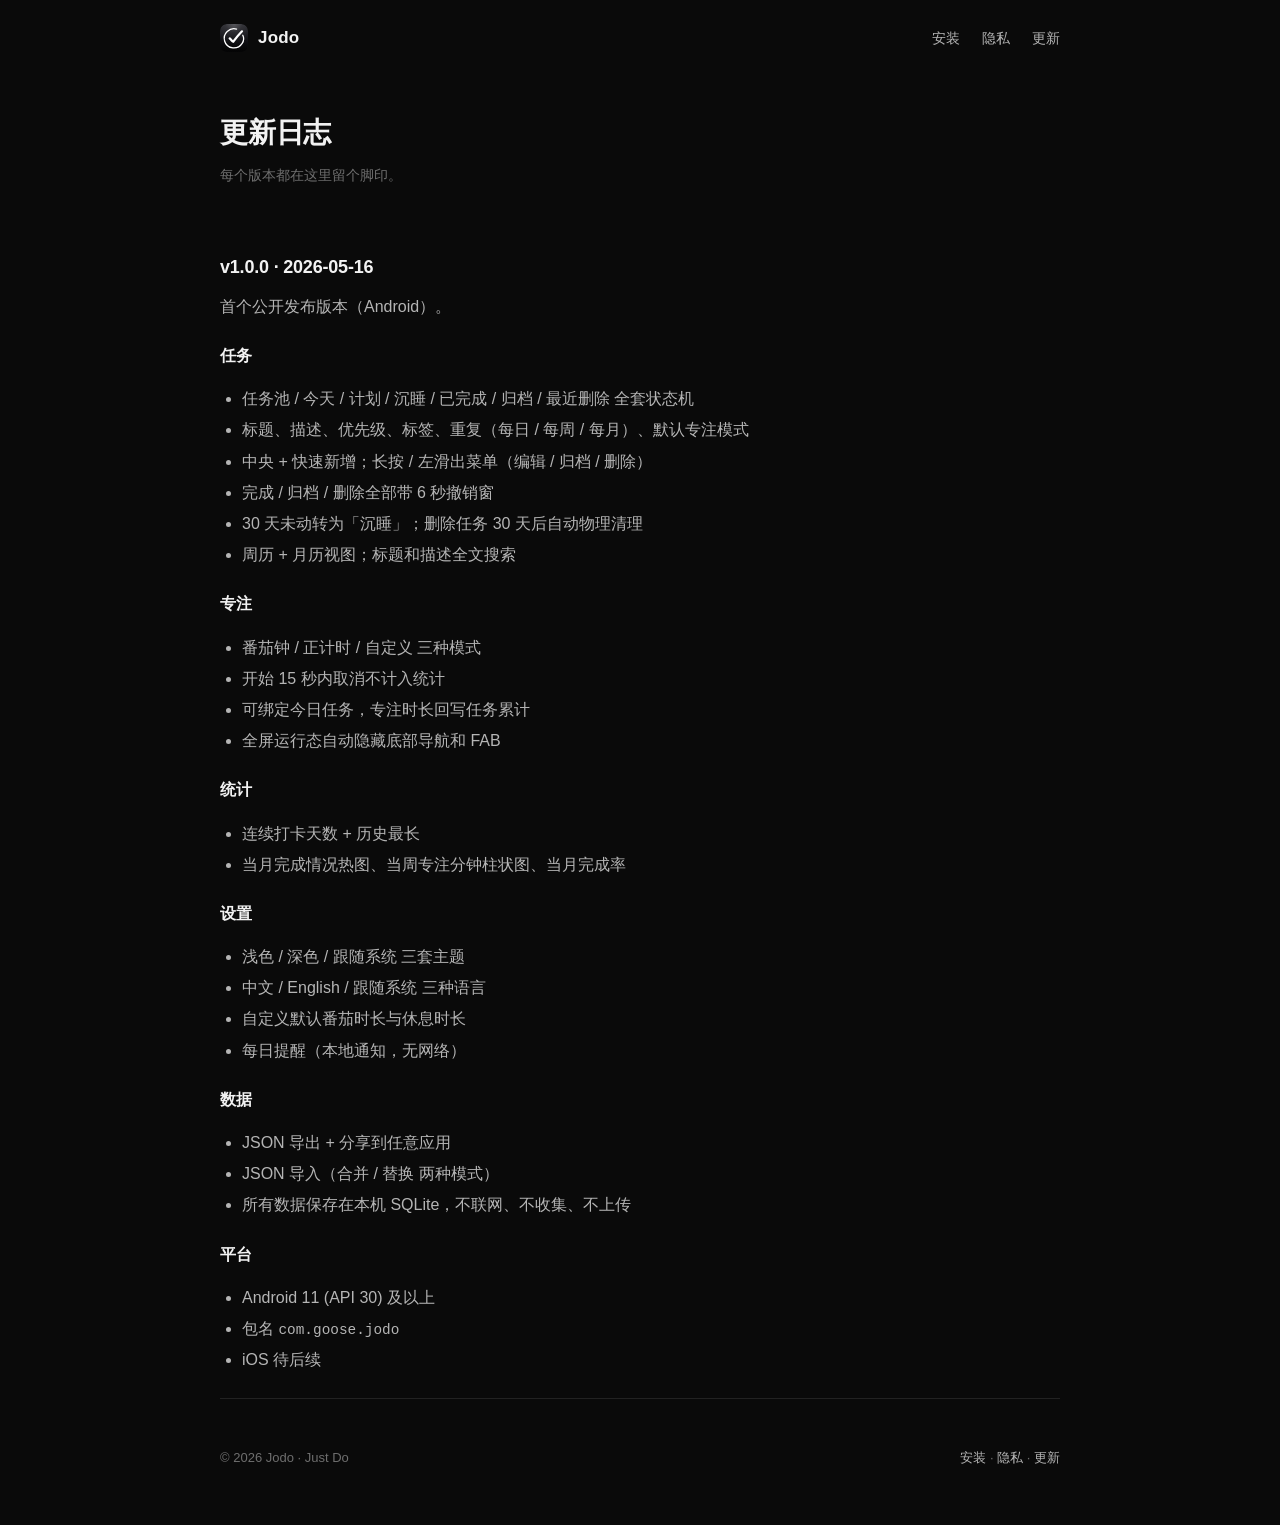
==== changelog.html @ b9754f00 "chore: initial Jodo v1.0.0 landing site Includes index / install / privacy / changelog pages, shared" ====
<!doctype html>
<html lang="zh-CN">
  <head>
    <meta charset="utf-8" />
    <meta name="viewport" content="width=device-width, initial-scale=1, viewport-fit=cover" />
    <title>更新日志 · Jodo</title>
    <meta name="description" content="Jodo 各版本更新内容。" />
    <meta name="theme-color" content="#0A0A0A" />
    <link rel="icon" href="assets/logo.svg" type="image/svg+xml" />
    <link rel="alternate icon" href="assets/logo.png" />
    <link rel="stylesheet" href="assets/styles.css" />
  </head>
  <body>
    <div class="wrap">
      <nav class="nav">
        <a class="nav-brand" href="./index.html">
          <img src="assets/logo.svg" alt="" />
          <span>Jodo</span>
        </a>
        <div class="nav-links">
          <a href="install.html">安装</a>
          <a href="privacy.html">隐私</a>
          <a href="changelog.html">更新</a>
        </div>
      </nav>

      <header class="page-head">
        <h1>更新日志</h1>
        <p class="sub">每个版本都在这里留个脚印。</p>
      </header>

      <article class="prose">
        <h2>v1.0.0 · 2026-05-16</h2>
        <p class="muted">首个公开发布版本（Android）。</p>

        <h3 style="margin-top: 22px;">任务</h3>
        <ul>
          <li>任务池 / 今天 / 计划 / 沉睡 / 已完成 / 归档 / 最近删除 全套状态机</li>
          <li>标题、描述、优先级、标签、重复（每日 / 每周 / 每月）、默认专注模式</li>
          <li>中央 + 快速新增；长按 / 左滑出菜单（编辑 / 归档 / 删除）</li>
          <li>完成 / 归档 / 删除全部带 6 秒撤销窗</li>
          <li>30 天未动转为「沉睡」；删除任务 30 天后自动物理清理</li>
          <li>周历 + 月历视图；标题和描述全文搜索</li>
        </ul>

        <h3 style="margin-top: 22px;">专注</h3>
        <ul>
          <li>番茄钟 / 正计时 / 自定义 三种模式</li>
          <li>开始 15 秒内取消不计入统计</li>
          <li>可绑定今日任务，专注时长回写任务累计</li>
          <li>全屏运行态自动隐藏底部导航和 FAB</li>
        </ul>

        <h3 style="margin-top: 22px;">统计</h3>
        <ul>
          <li>连续打卡天数 + 历史最长</li>
          <li>当月完成情况热图、当周专注分钟柱状图、当月完成率</li>
        </ul>

        <h3 style="margin-top: 22px;">设置</h3>
        <ul>
          <li>浅色 / 深色 / 跟随系统 三套主题</li>
          <li>中文 / English / 跟随系统 三种语言</li>
          <li>自定义默认番茄时长与休息时长</li>
          <li>每日提醒（本地通知，无网络）</li>
        </ul>

        <h3 style="margin-top: 22px;">数据</h3>
        <ul>
          <li>JSON 导出 + 分享到任意应用</li>
          <li>JSON 导入（合并 / 替换 两种模式）</li>
          <li>所有数据保存在本机 SQLite，不联网、不收集、不上传</li>
        </ul>

        <h3 style="margin-top: 22px;">平台</h3>
        <ul>
          <li>Android 11 (API 30) 及以上</li>
          <li>包名 <code>com.goose.jodo</code></li>
          <li>iOS 待后续</li>
        </ul>
      </article>

      <footer>
        <span>© 2026 Jodo · Just Do</span>
        <span>
          <a href="install.html">安装</a> ·
          <a href="privacy.html">隐私</a> ·
          <a href="changelog.html">更新</a>
        </span>
      </footer>
    </div>
  </body>
</html>
---- assets/styles.css ----
/* Jodo 官网样式 —— 黑白极简，与 App 视觉一致。
   不引第三方字体 / CSS 框架；保持单文件可读。 */

:root {
  --bg: #0A0A0A;
  --surface: #141414;
  --surface-2: #1A1A1A;
  --border: #222222;
  --text: #F2F2F2;
  --text-soft: #B5B5B5;
  --text-mute: #6E6E6E;
  --accent: #FFFFFF;
  --ok: #4ADE80;
  --warn: #FBBF24;
  --radius: 16px;
  --radius-sm: 10px;
  --pad: 20px;
  --maxw: 880px;
  --mono: "SFMono-Regular", "Menlo", "Consolas", "Liberation Mono", monospace;
  --sans: -apple-system, BlinkMacSystemFont, "Segoe UI", "PingFang SC",
    "Hiragino Sans GB", "Microsoft YaHei", "Noto Sans CJK SC", sans-serif;
}

* {
  box-sizing: border-box;
}

html,
body {
  margin: 0;
  padding: 0;
}

body {
  background: var(--bg);
  color: var(--text);
  font-family: var(--sans);
  font-size: 16px;
  line-height: 1.7;
  -webkit-font-smoothing: antialiased;
  text-rendering: optimizeLegibility;
}

a {
  color: var(--text);
  text-decoration: none;
  border-bottom: 1px solid var(--text-mute);
  transition: border-color 160ms ease, color 160ms ease;
}

a:hover {
  color: var(--accent);
  border-bottom-color: var(--accent);
}

code,
pre,
kbd,
samp {
  font-family: var(--mono);
  font-size: 0.9em;
}

pre {
  background: var(--surface);
  border: 1px solid var(--border);
  border-radius: var(--radius-sm);
  padding: 14px 16px;
  overflow-x: auto;
  line-height: 1.55;
}

hr {
  border: 0;
  border-top: 1px solid var(--border);
  margin: 48px 0;
}

/* ---------- Layout ---------- */
.wrap {
  max-width: var(--maxw);
  margin: 0 auto;
  padding: 0 var(--pad);
}

.nav {
  padding: 24px 0;
  display: flex;
  align-items: center;
  justify-content: space-between;
  gap: 24px;
}

.nav-brand {
  display: flex;
  align-items: center;
  gap: 10px;
  border: 0;
  font-weight: 700;
  font-size: 17px;
  letter-spacing: 0.2px;
}

.nav-brand img {
  width: 28px;
  height: 28px;
  border-radius: 7px;
}

.nav-links {
  display: flex;
  gap: 22px;
  font-size: 14px;
}

.nav-links a {
  border-bottom: 0;
  color: var(--text-soft);
}

.nav-links a:hover {
  color: var(--accent);
}

/* ---------- Hero ---------- */
.hero {
  padding: 56px 0 24px;
  text-align: center;
}

.hero-logo {
  width: 96px;
  height: 96px;
  border-radius: 22px;
  margin: 0 auto 28px;
  display: block;
}

.hero h1 {
  font-size: 40px;
  line-height: 1.15;
  margin: 0 0 14px;
  letter-spacing: -0.5px;
  font-weight: 800;
}

.hero .tagline {
  color: var(--text-soft);
  font-size: 17px;
  margin: 0 auto 28px;
  max-width: 540px;
}

.hero-actions {
  display: inline-flex;
  flex-direction: column;
  align-items: center;
  gap: 10px;
  margin-top: 6px;
}

.btn {
  display: inline-block;
  padding: 14px 28px;
  background: var(--accent);
  color: #000;
  border-radius: 999px;
  border: 0;
  font-weight: 700;
  font-size: 15px;
  letter-spacing: 0.2px;
  cursor: pointer;
  transition: transform 160ms ease, opacity 160ms ease;
}

.btn:hover {
  transform: translateY(-1px);
  border-bottom: 0;
}

.btn-ghost {
  background: transparent;
  color: var(--text);
  border: 1px solid var(--border);
}

.btn-meta {
  color: var(--text-mute);
  font-size: 12px;
}

/* ---------- Sections ---------- */
section {
  padding: 32px 0;
}

h2 {
  font-size: 22px;
  margin: 0 0 20px;
  letter-spacing: -0.2px;
  font-weight: 700;
}

h3 {
  font-size: 16px;
  margin: 0 0 8px;
  font-weight: 700;
}

p {
  margin: 0 0 12px;
}

p.muted,
.muted {
  color: var(--text-soft);
}

/* ---------- Feature grid ---------- */
.features {
  display: grid;
  grid-template-columns: repeat(2, 1fr);
  gap: 14px;
}

.feature {
  padding: 22px;
  background: var(--surface);
  border: 1px solid var(--border);
  border-radius: var(--radius);
}

.feature h3 {
  margin: 0 0 6px;
  font-size: 15px;
}

.feature p {
  margin: 0;
  color: var(--text-soft);
  font-size: 14px;
  line-height: 1.65;
}

@media (max-width: 600px) {
  .features {
    grid-template-columns: 1fr;
  }
}

/* ---------- Screenshot strip ---------- */
.shots {
  display: grid;
  grid-template-columns: repeat(4, 1fr);
  gap: 12px;
}

.shot {
  aspect-ratio: 9 / 19.5;
  background: var(--surface);
  border: 1px solid var(--border);
  border-radius: 22px;
  overflow: hidden;
  position: relative;
}

.shot img {
  width: 100%;
  height: 100%;
  object-fit: cover;
  display: block;
}

.shot-placeholder {
  width: 100%;
  height: 100%;
  display: flex;
  align-items: center;
  justify-content: center;
  color: var(--text-mute);
  font-size: 12px;
  letter-spacing: 0.5px;
}

@media (max-width: 720px) {
  .shots {
    grid-template-columns: repeat(2, 1fr);
  }
}

/* ---------- Download card ---------- */
.dl-card {
  background: var(--surface);
  border: 1px solid var(--border);
  border-radius: var(--radius);
  padding: 24px;
}

.dl-card-row {
  display: flex;
  justify-content: space-between;
  gap: 16px;
  padding: 10px 0;
  border-bottom: 1px solid var(--border);
  font-size: 14px;
}

.dl-card-row:last-child {
  border-bottom: 0;
}

.dl-card-row .k {
  color: var(--text-mute);
  flex-shrink: 0;
}

.dl-card-row .v {
  color: var(--text);
  text-align: right;
  word-break: break-all;
  font-family: var(--mono);
}

.dl-card-row .v.plain {
  font-family: var(--sans);
}

.notice {
  background: var(--surface-2);
  border: 1px solid var(--border);
  border-radius: var(--radius-sm);
  padding: 14px 16px;
  font-size: 14px;
  color: var(--text-soft);
  line-height: 1.65;
}

/* ---------- Lists / step blocks ---------- */
ol.steps {
  padding-left: 0;
  list-style: none;
  counter-reset: step;
  margin: 0;
}

ol.steps > li {
  counter-increment: step;
  position: relative;
  padding: 14px 18px 14px 56px;
  background: var(--surface);
  border: 1px solid var(--border);
  border-radius: var(--radius-sm);
  margin-bottom: 10px;
}

ol.steps > li::before {
  content: counter(step);
  position: absolute;
  left: 18px;
  top: 14px;
  width: 26px;
  height: 26px;
  border-radius: 50%;
  border: 1px solid var(--border);
  display: inline-flex;
  align-items: center;
  justify-content: center;
  font-family: var(--mono);
  font-size: 13px;
  color: var(--text-soft);
}

ul.dots {
  padding-left: 0;
  list-style: none;
}

ul.dots > li {
  position: relative;
  padding: 4px 0 4px 18px;
  color: var(--text-soft);
}

ul.dots > li::before {
  content: "";
  position: absolute;
  left: 4px;
  top: 14px;
  width: 4px;
  height: 4px;
  background: var(--text-mute);
  border-radius: 50%;
}

/* ---------- Tables ---------- */
table.def {
  width: 100%;
  border-collapse: collapse;
  font-size: 14px;
}

table.def th,
table.def td {
  text-align: left;
  padding: 12px 14px;
  border-bottom: 1px solid var(--border);
  vertical-align: top;
}

table.def th {
  color: var(--text-mute);
  font-weight: 500;
  width: 28%;
}

/* ---------- Footer ---------- */
footer {
  padding: 48px 0 56px;
  margin-top: 24px;
  border-top: 1px solid var(--border);
  color: var(--text-mute);
  font-size: 13px;
  display: flex;
  flex-wrap: wrap;
  gap: 12px 24px;
  justify-content: space-between;
}

footer a {
  border-bottom: 0;
  color: var(--text-soft);
}

/* ---------- Page titles for subpages ---------- */
.page-head {
  padding: 32px 0 16px;
}

.page-head h1 {
  font-size: 28px;
  margin: 0 0 8px;
  letter-spacing: -0.2px;
}

.page-head .sub {
  color: var(--text-mute);
  font-size: 14px;
}

/* Article-like prose for legal pages */
.prose h2 {
  font-size: 18px;
  margin-top: 36px;
  margin-bottom: 10px;
}

.prose p {
  color: var(--text-soft);
  margin: 0 0 10px;
}

.prose ul {
  padding-left: 22px;
  color: var(--text-soft);
}

.prose ul li {
  margin-bottom: 4px;
}

.prose strong,
.prose b {
  color: var(--text);
}
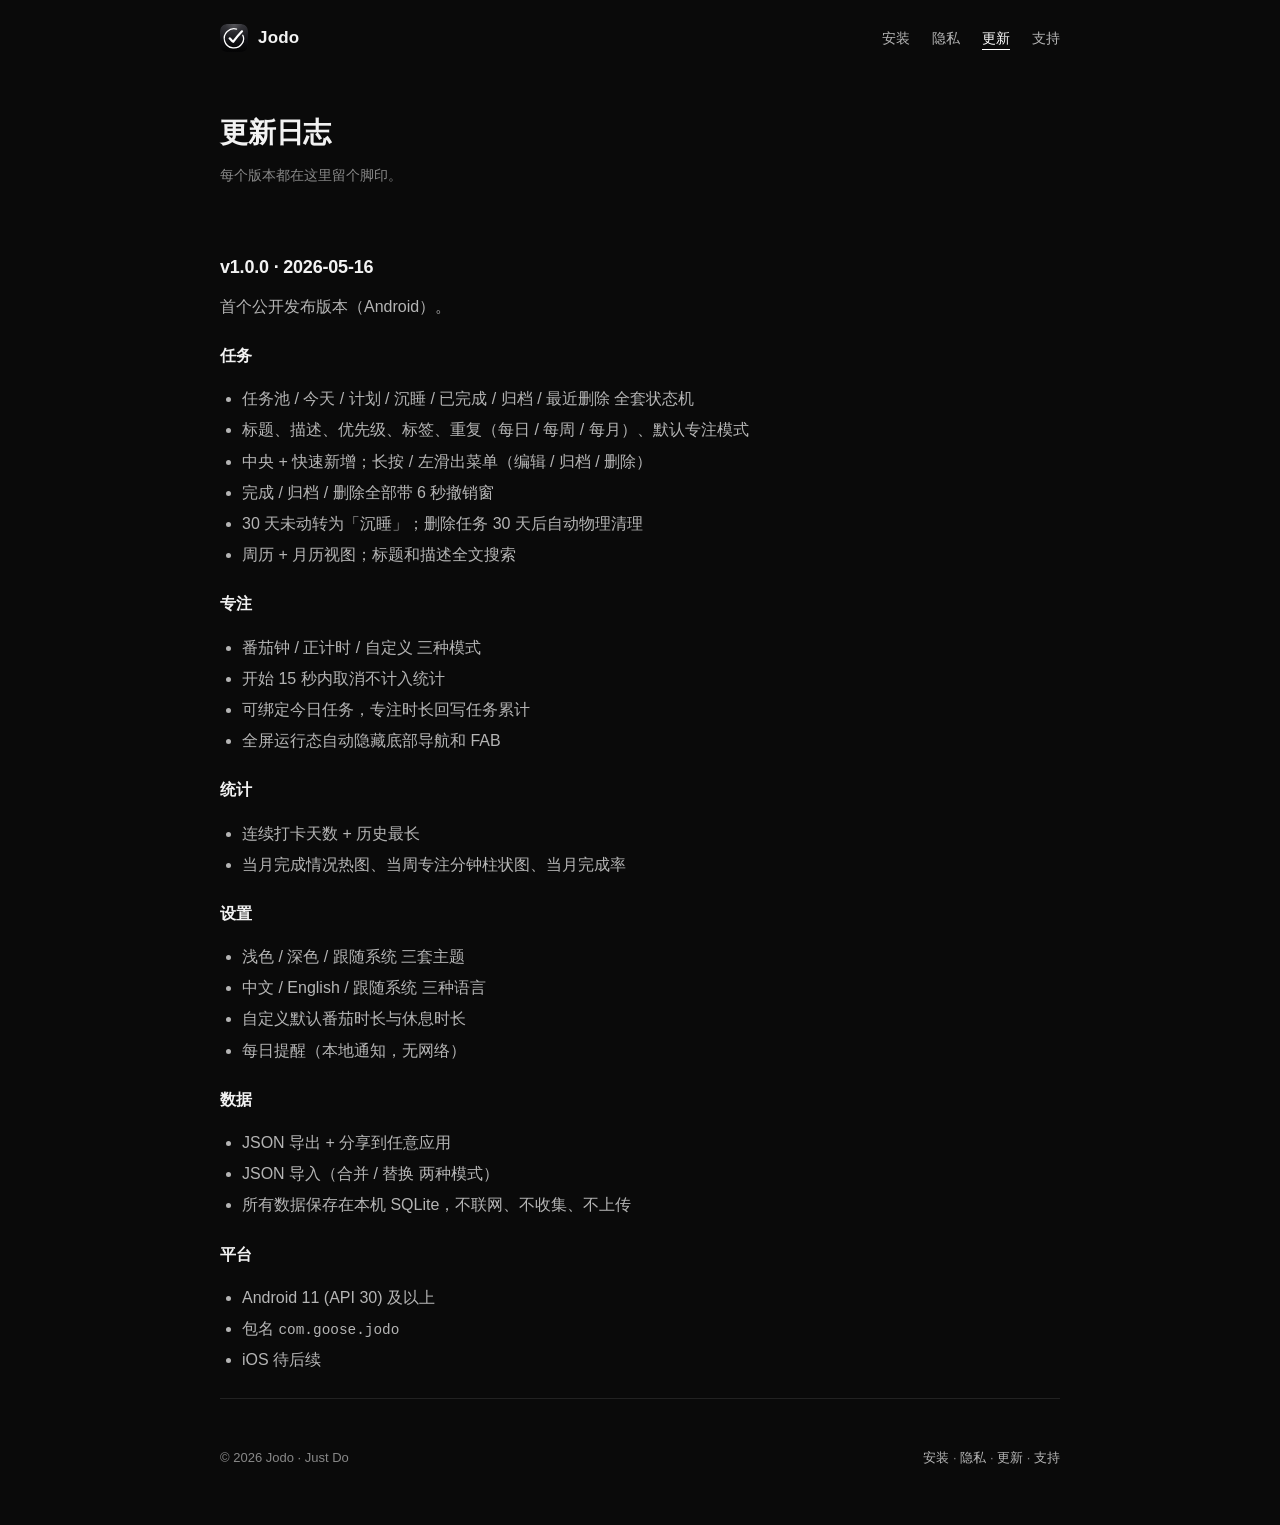
==== commit 4cb04622: "release: v1.0.0 first public release - 加入 support.html 打赏页 (微信 + 支付宝 QR + 承诺文案) - 加入 release/Jodo-v1" ====
--- a/changelog.html
+++ b/changelog.html
@@ -20,10 +20,12 @@
         <div class="nav-links">
           <a href="install.html">安装</a>
           <a href="privacy.html">隐私</a>
-          <a href="changelog.html">更新</a>
+          <a href="changelog.html" aria-current="page">更新</a>
+          <a href="support.html">支持</a>
         </div>
       </nav>
 
+      <main>
       <header class="page-head">
         <h1>更新日志</h1>
         <p class="sub">每个版本都在这里留个脚印。</p>
@@ -80,12 +82,15 @@
         </ul>
       </article>
 
+      </main>
+
       <footer>
         <span>© 2026 Jodo · Just Do</span>
         <span>
           <a href="install.html">安装</a> ·
           <a href="privacy.html">隐私</a> ·
-          <a href="changelog.html">更新</a>
+          <a href="changelog.html">更新</a> ·
+          <a href="support.html">支持</a>
         </span>
       </footer>
     </div>
--- a/assets/styles.css
+++ b/assets/styles.css
@@ -8,7 +8,7 @@
   --border: #222222;
   --text: #F2F2F2;
   --text-soft: #B5B5B5;
-  --text-mute: #6E6E6E;
+  --text-mute: #888888;
   --accent: #FFFFFF;
   --ok: #4ADE80;
   --warn: #FBBF24;
@@ -31,6 +31,40 @@
   padding: 0;
 }
 
+/* ---------- Motion & focus (a11y) ---------- */
+
+/* 锚点跳转 / scroll-into-view 走平滑过渡。Reduce Motion 下退化为瞬变。 */
+html {
+  scroll-behavior: smooth;
+}
+
+@media (prefers-reduced-motion: reduce) {
+  html {
+    scroll-behavior: auto;
+  }
+  *,
+  *::before,
+  *::after {
+    animation-duration: 0.01ms !important;
+    transition-duration: 0.01ms !important;
+  }
+  .btn:hover {
+    transform: none !important;
+  }
+}
+
+/* 键盘 Tab 焦点环：只在键盘聚焦时显示（鼠标点击不会触发 :focus-visible）。
+   黑色背景下用纯白环 + 2px offset，对比清晰且不挤元素。 */
+:focus-visible {
+  outline: 2px solid var(--accent);
+  outline-offset: 2px;
+  border-radius: 4px;
+}
+
+.btn:focus-visible {
+  outline-offset: 3px;
+}
+
 body {
   background: var(--bg);
   color: var(--text);
@@ -116,10 +150,21 @@
 .nav-links a {
   border-bottom: 0;
   color: var(--text-soft);
+  /* 用 underline 而不是 border-bottom 标记 active：避免选中态切换时
+     1px 边框带来的纵向位移；text-underline-offset 让下划线离基线远一些。 */
+  text-decoration: underline solid transparent;
+  text-underline-offset: 6px;
+  text-decoration-thickness: 1px;
+  transition: color 160ms ease, text-decoration-color 160ms ease;
 }
 
 .nav-links a:hover {
   color: var(--accent);
+}
+
+.nav-links a[aria-current="page"] {
+  color: var(--accent);
+  text-decoration-color: var(--accent);
 }
 
 /* ---------- Hero ---------- */
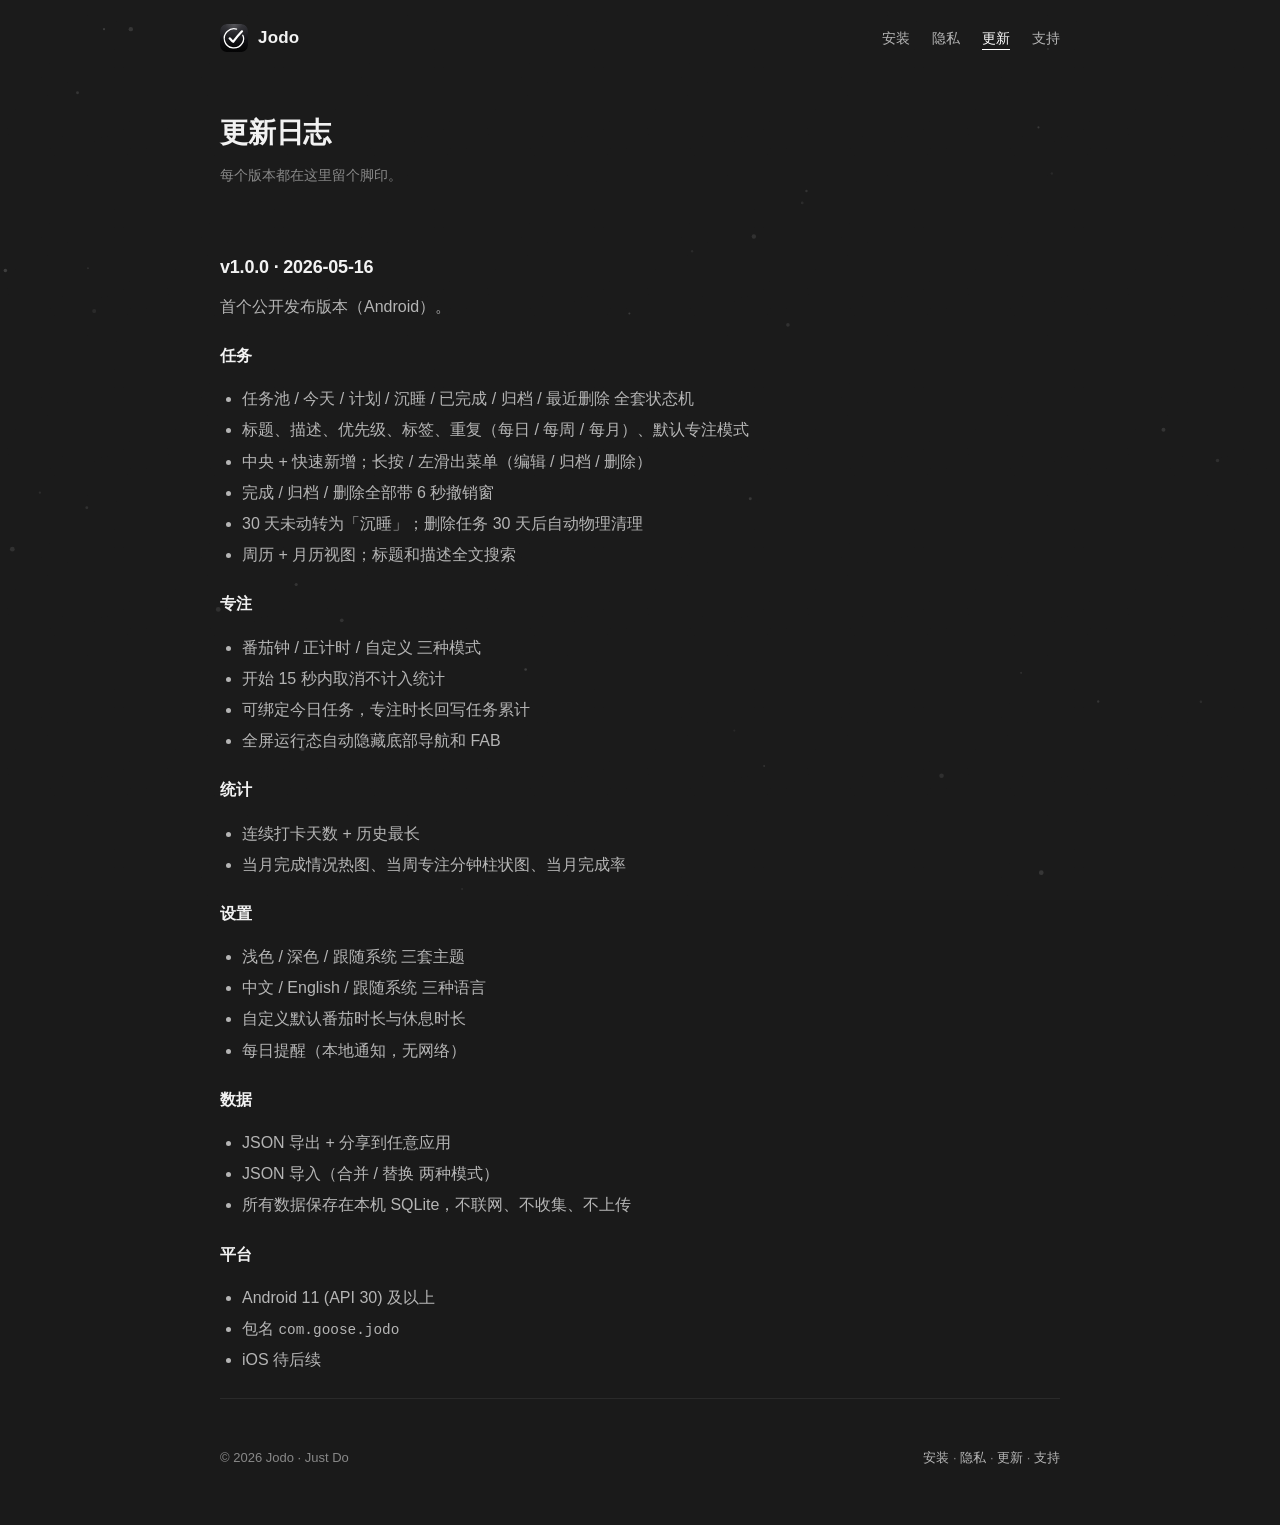
==== commit ecf044d9: "feat: 加入页面动效层和炭灰底 - 底色由纯黑 #000 改为炭灰 #1A1A1A; --surface-2/--border 微调保持   卡片在新底色上仍清晰 - 新增 assets/fx.j" ====
--- a/changelog.html
+++ b/changelog.html
@@ -9,8 +9,9 @@
     <link rel="icon" href="assets/logo.svg" type="image/svg+xml" />
     <link rel="alternate icon" href="assets/logo.png" />
     <link rel="stylesheet" href="assets/styles.css" />
+    <script src="assets/fx.js" defer></script>
   </head>
-  <body>
+  <body data-fx-particles="on">
     <div class="wrap">
       <nav class="nav">
         <a class="nav-brand" href="./index.html">
--- a/assets/styles.css
+++ b/assets/styles.css
@@ -2,10 +2,10 @@
    不引第三方字体 / CSS 框架；保持单文件可读。 */
 
 :root {
-  --bg: #0A0A0A;
+  --bg: #1A1A1A;
   --surface: #141414;
-  --surface-2: #1A1A1A;
-  --border: #222222;
+  --surface-2: #1E1E1E;
+  --border: #2A2A2A;
   --text: #F2F2F2;
   --text-soft: #B5B5B5;
   --text-mute: #888888;
@@ -33,9 +33,11 @@
 
 /* ---------- Motion & focus (a11y) ---------- */
 
-/* 锚点跳转 / scroll-into-view 走平滑过渡。Reduce Motion 下退化为瞬变。 */
+/* 锚点跳转 / scroll-into-view 走平滑过渡。Reduce Motion 下退化为瞬变。
+   背景挂在 html 上：body 用 transparent，把 fx canvas/grain 插在 body 层下面。 */
 html {
   scroll-behavior: smooth;
+  background: var(--bg);
 }
 
 @media (prefers-reduced-motion: reduce) {
@@ -66,7 +68,7 @@
 }
 
 body {
-  background: var(--bg);
+  background: transparent;
   color: var(--text);
   font-family: var(--sans);
   font-size: 16px;
@@ -75,6 +77,68 @@
   text-rendering: optimizeLegibility;
 }
 
+/* ---------- FX 层（噪点 / 光标聚光 / 粒子 / 涟漪）---------- */
+
+/* 全站极淡噪点。给纯黑加"胶片颗粒感"，避免廉价感。
+   静态贴图，不耗 CPU，prefers-reduced-motion 也保留。 */
+body::before {
+  content: "";
+  position: fixed;
+  inset: 0;
+  pointer-events: none;
+  z-index: 0;
+  background-image: url("data:image/svg+xml;utf8,<svg xmlns='http://www.w3.org/2000/svg' width='160' height='160'><filter id='n'><feTurbulence type='fractalNoise' baseFrequency='0.85' numOctaves='2' stitchTiles='stitch'/><feColorMatrix values='0 0 0 0 1  0 0 0 0 1  0 0 0 0 1  0 0 0 0.55 0'/></filter><rect width='100%25' height='100%25' filter='url(%23n)'/></svg>");
+  opacity: 0.045;
+  mix-blend-mode: overlay;
+}
+
+/* 粒子 canvas 由 fx.js 注入，固定在视口背后。 */
+.fx-canvas {
+  position: fixed;
+  inset: 0;
+  pointer-events: none;
+  z-index: 0;
+}
+
+/* 点击涟漪。JS 创建 .fx-ripple 元素，播放动画后自销毁。 */
+.fx-ripple {
+  position: fixed;
+  width: 6px;
+  height: 6px;
+  border-radius: 50%;
+  border: 1px solid rgba(255, 255, 255, 0.55);
+  transform: translate(-50%, -50%) scale(0.5);
+  pointer-events: none;
+  z-index: 9998;
+  animation: fxRipple 600ms cubic-bezier(0.1, 0.5, 0.3, 1) forwards;
+}
+
+@keyframes fxRipple {
+  0% {
+    transform: translate(-50%, -50%) scale(0.5);
+    opacity: 1;
+  }
+  100% {
+    transform: translate(-50%, -50%) scale(18);
+    opacity: 0;
+    border-color: rgba(255, 255, 255, 0);
+  }
+}
+
+/* 磁性按钮：JS 接管 transform 让 .btn 朝光标偏移；
+   原本 .btn:hover 的 translateY(-1px) 会和 JS 的 transform 冲突，这里禁掉。 */
+.btn[data-fx-magnetic]:hover {
+  transform: none;
+}
+
+/* Reduce Motion 兜底：保留静态噪点，关掉所有动效。 */
+@media (prefers-reduced-motion: reduce) {
+  .fx-canvas,
+  .fx-ripple {
+    display: none !important;
+  }
+}
+
 a {
   color: var(--text);
   text-decoration: none;
@@ -115,6 +179,10 @@
   max-width: var(--maxw);
   margin: 0 auto;
   padding: 0 var(--pad);
+  /* 抬到 fx 层之上：grain 和 canvas particles 在 z-index 0；
+     这里 z-index 1 让正文 / 卡片 / 图永远盖在它们之上。 */
+  position: relative;
+  z-index: 1;
 }
 
 .nav {
@@ -221,6 +289,8 @@
 .btn:hover {
   transform: translateY(-1px);
   border-bottom: 0;
+  /* 显式压住全局 a:hover {color: var(--accent)} —— 不然白底 + hover 变白字会"消失"。 */
+  color: #000;
 }
 
 .btn-ghost {
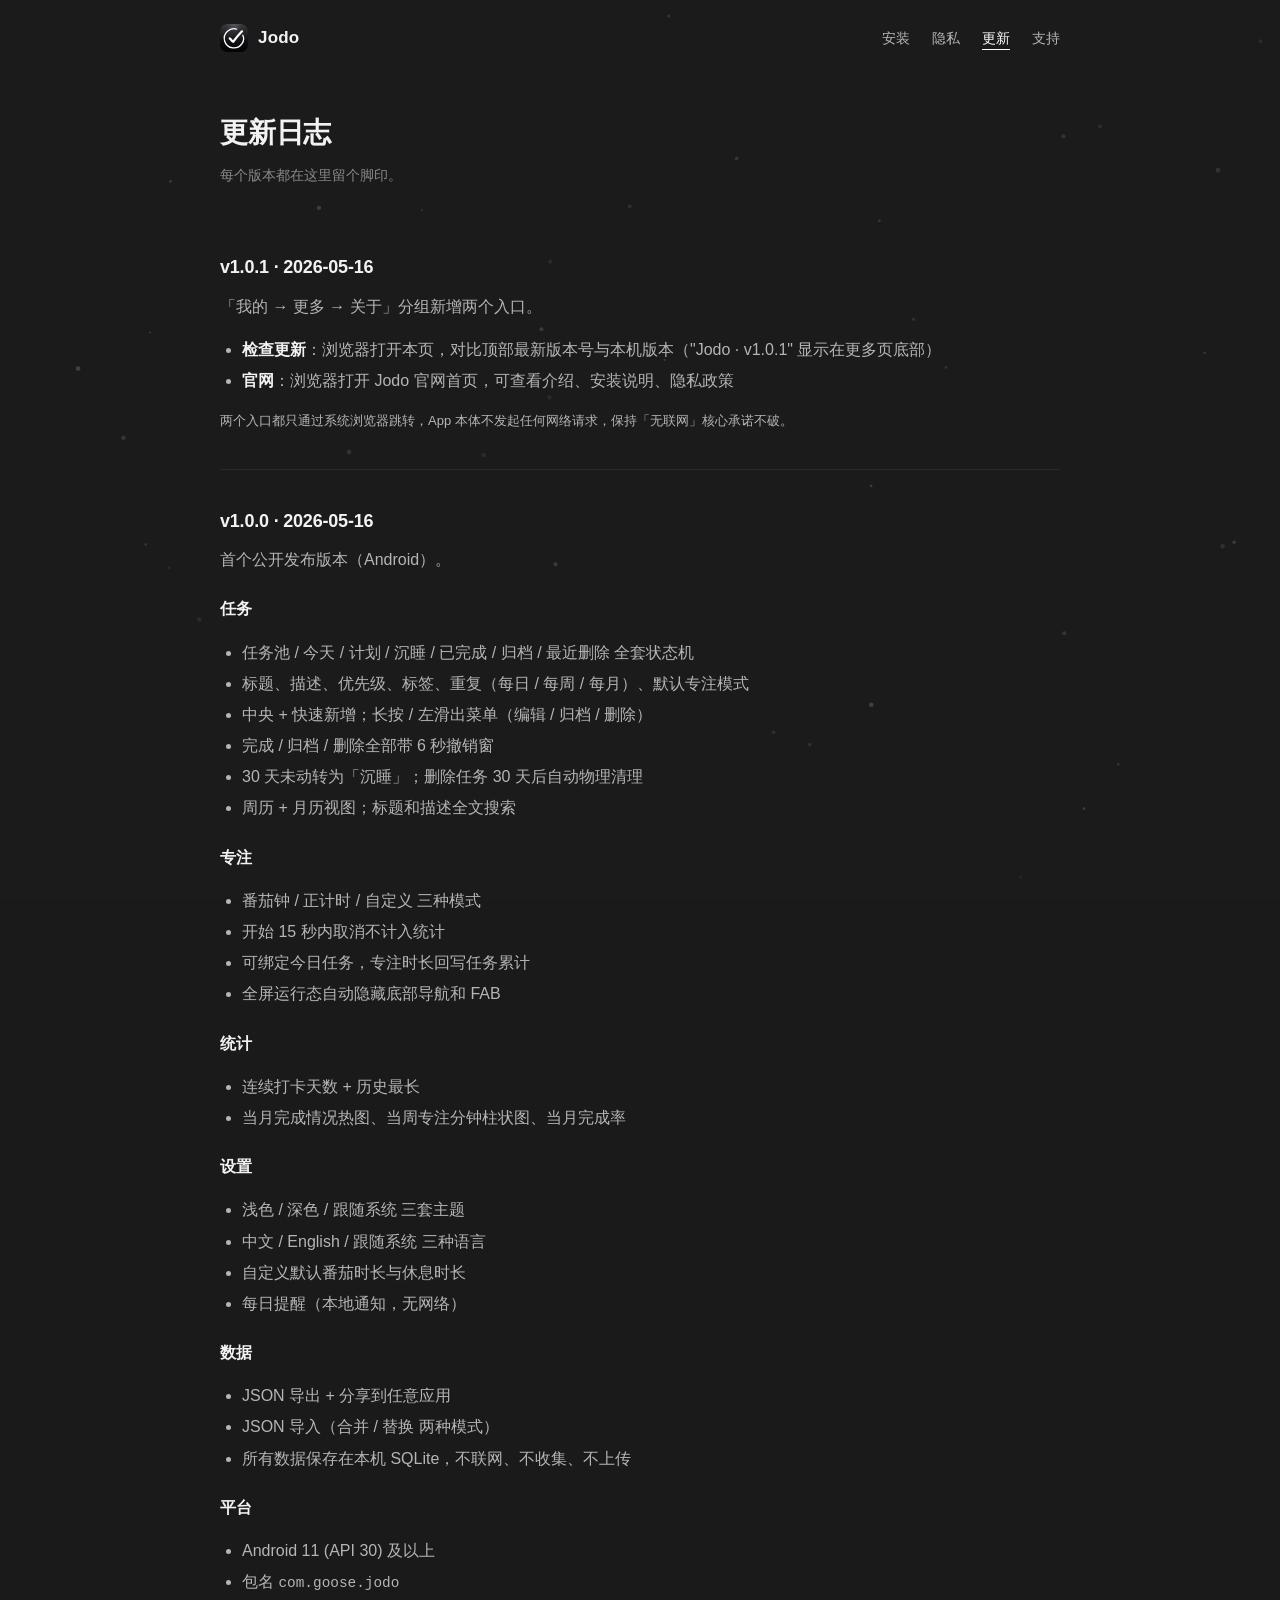
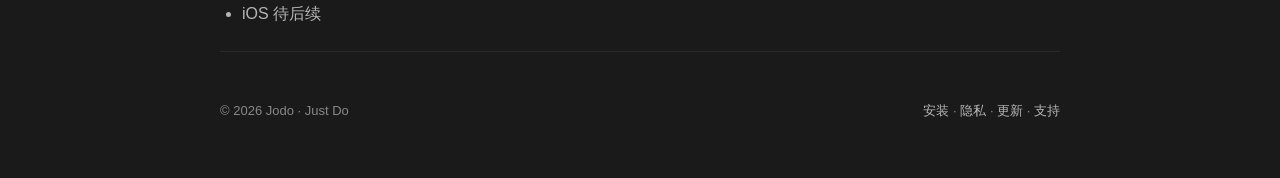
==== commit 798cba6e: "release: v1.0.1 - 下载链接、文件名、版本号、SHA-256 全部指向 v1.0.1 - changelog.html 顶部新增 v1.0.1 节 - install.html APK" ====
--- a/changelog.html
+++ b/changelog.html
@@ -33,6 +33,20 @@
       </header>
 
       <article class="prose">
+        <h2>v1.0.1 · 2026-05-16</h2>
+        <p class="muted">「我的 → 更多 → 关于」分组新增两个入口。</p>
+
+        <ul>
+          <li><strong>检查更新</strong>：浏览器打开本页，对比顶部最新版本号与本机版本（"Jodo · v1.0.1" 显示在更多页底部）</li>
+          <li><strong>官网</strong>：浏览器打开 Jodo 官网首页，可查看介绍、安装说明、隐私政策</li>
+        </ul>
+
+        <p class="muted" style="margin-top: 14px; font-size: 13px;">
+          两个入口都只通过系统浏览器跳转，App 本体不发起任何网络请求，保持「无联网」核心承诺不破。
+        </p>
+
+        <hr style="border: 0; border-top: 1px solid var(--border); margin: 36px 0;" />
+
         <h2>v1.0.0 · 2026-05-16</h2>
         <p class="muted">首个公开发布版本（Android）。</p>
 
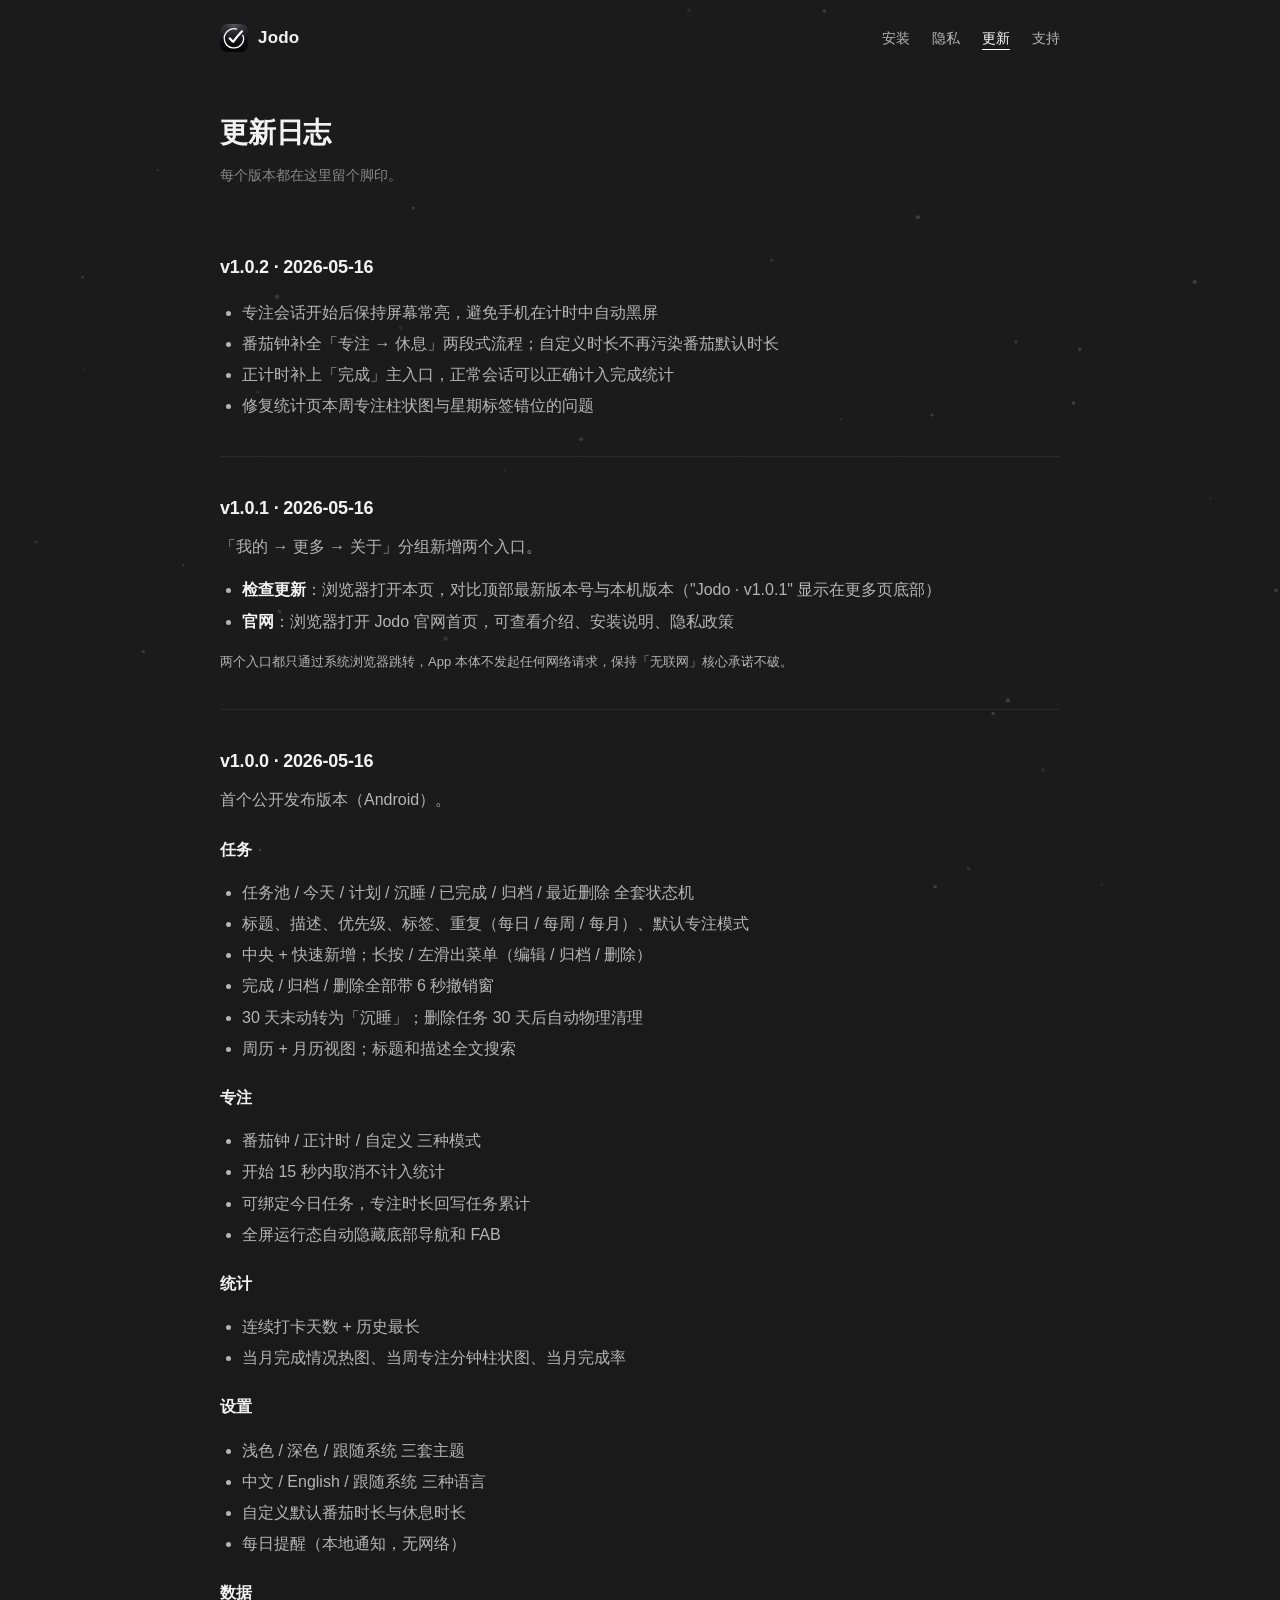
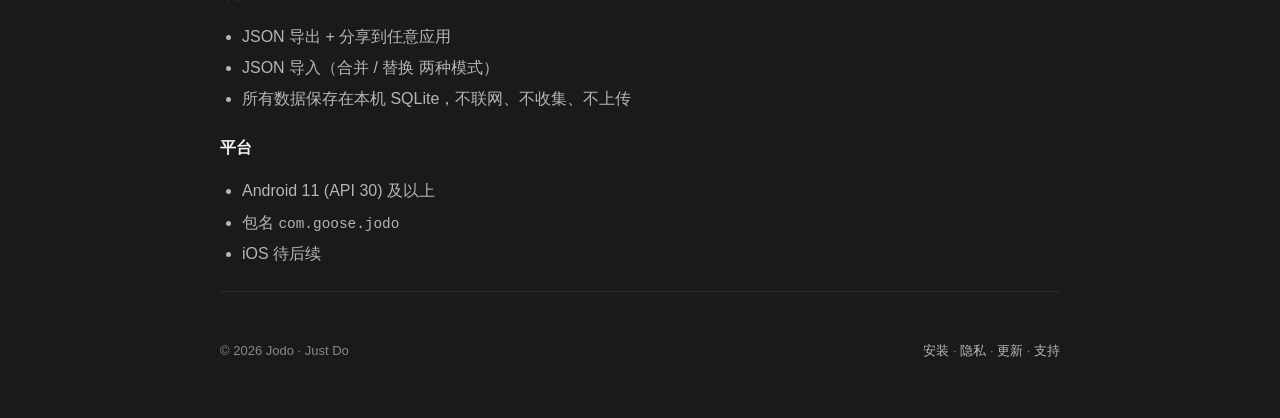
==== commit 987923c4: "release: v1.0.2" ====
--- a/changelog.html
+++ b/changelog.html
@@ -33,6 +33,16 @@
       </header>
 
       <article class="prose">
+        <h2>v1.0.2 · 2026-05-16</h2>
+        <ul>
+          <li>专注会话开始后保持屏幕常亮，避免手机在计时中自动黑屏</li>
+          <li>番茄钟补全「专注 → 休息」两段式流程；自定义时长不再污染番茄默认时长</li>
+          <li>正计时补上「完成」主入口，正常会话可以正确计入完成统计</li>
+          <li>修复统计页本周专注柱状图与星期标签错位的问题</li>
+        </ul>
+
+        <hr style="border: 0; border-top: 1px solid var(--border); margin: 36px 0;" />
+
         <h2>v1.0.1 · 2026-05-16</h2>
         <p class="muted">「我的 → 更多 → 关于」分组新增两个入口。</p>
 
--- a/assets/styles.css
+++ b/assets/styles.css
@@ -218,6 +218,9 @@
 .nav-links a {
   border-bottom: 0;
   color: var(--text-soft);
+  /* 移动端 Safari / Chrome 会给链接附加默认蓝色 tap highlight，
+     在黑白极简导航里会瞬间闪成一个浅蓝方块；这里只保留我们自己的文字反馈。 */
+  -webkit-tap-highlight-color: transparent;
   /* 用 underline 而不是 border-bottom 标记 active：避免选中态切换时
      1px 边框带来的纵向位移；text-underline-offset 让下划线离基线远一些。 */
   text-decoration: underline solid transparent;
@@ -227,6 +230,10 @@
 }
 
 .nav-links a:hover {
+  color: var(--accent);
+}
+
+.nav-links a:active {
   color: var(--accent);
 }
 
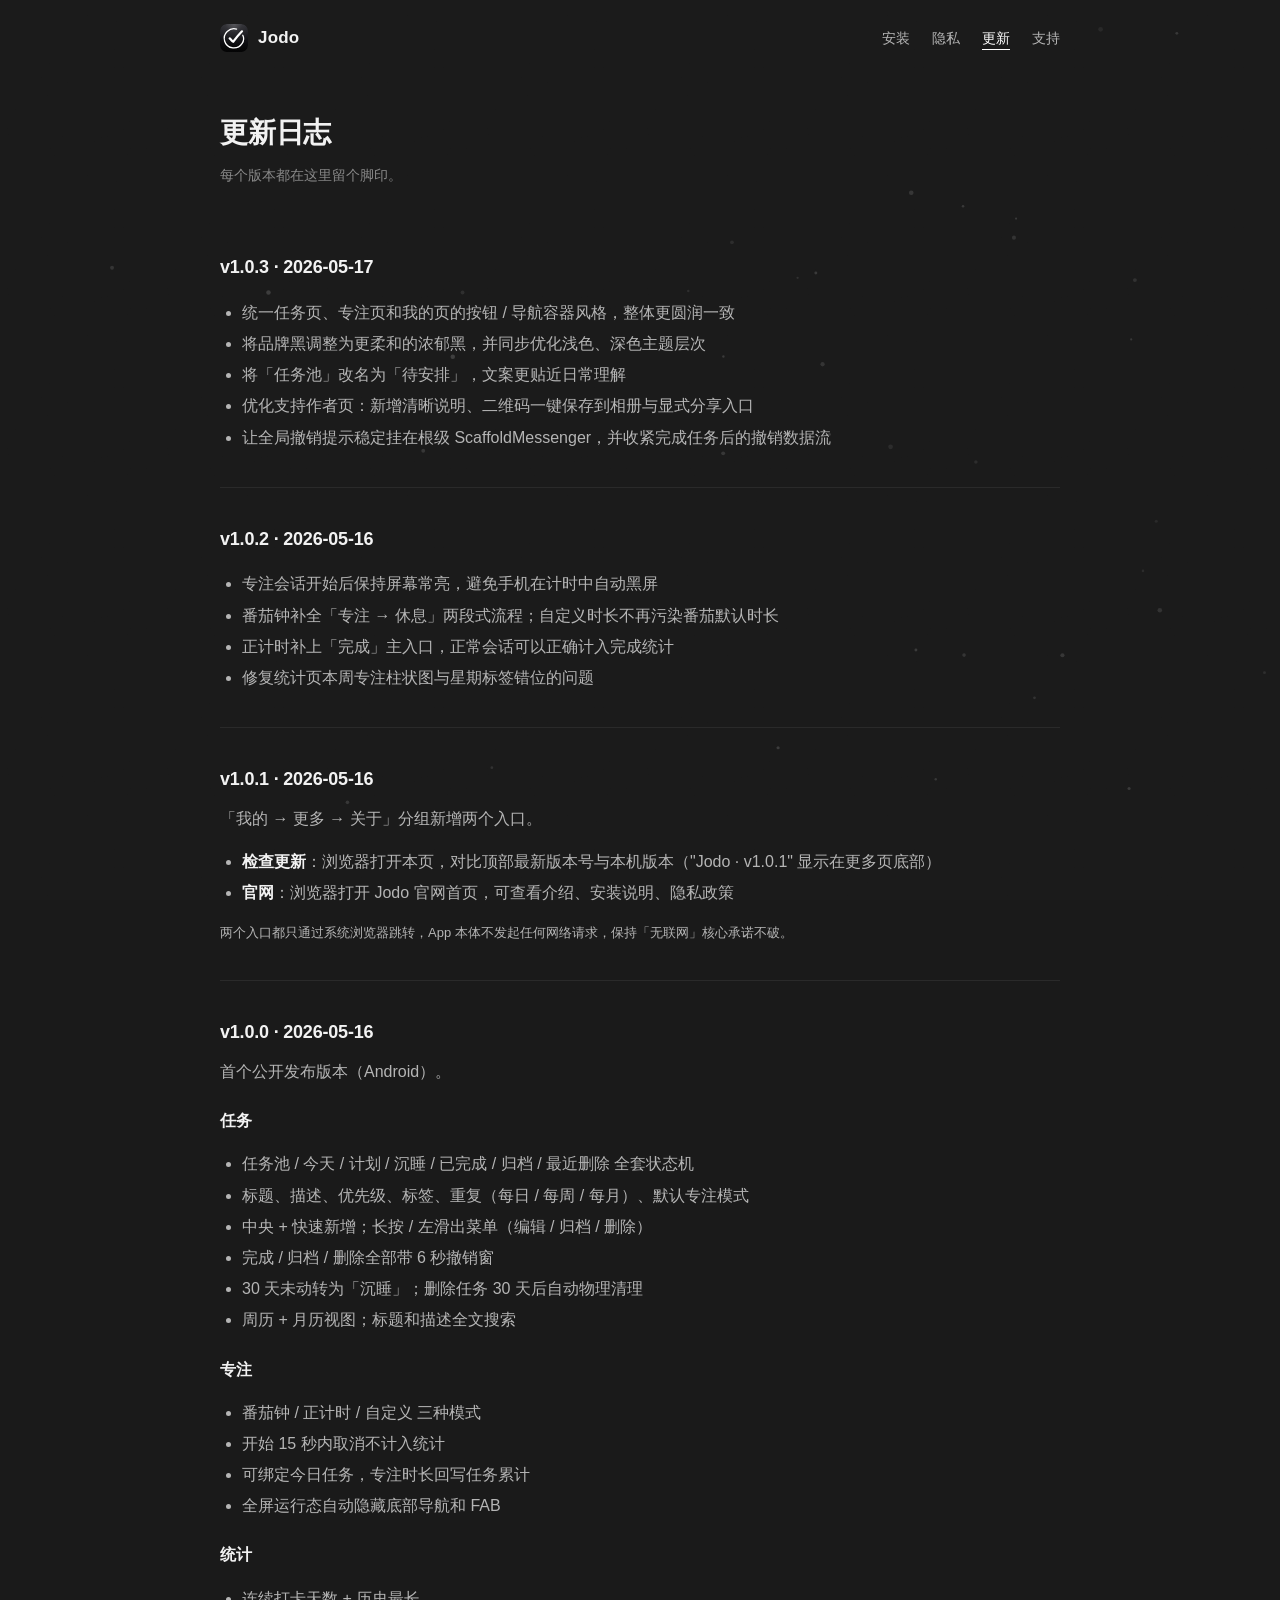
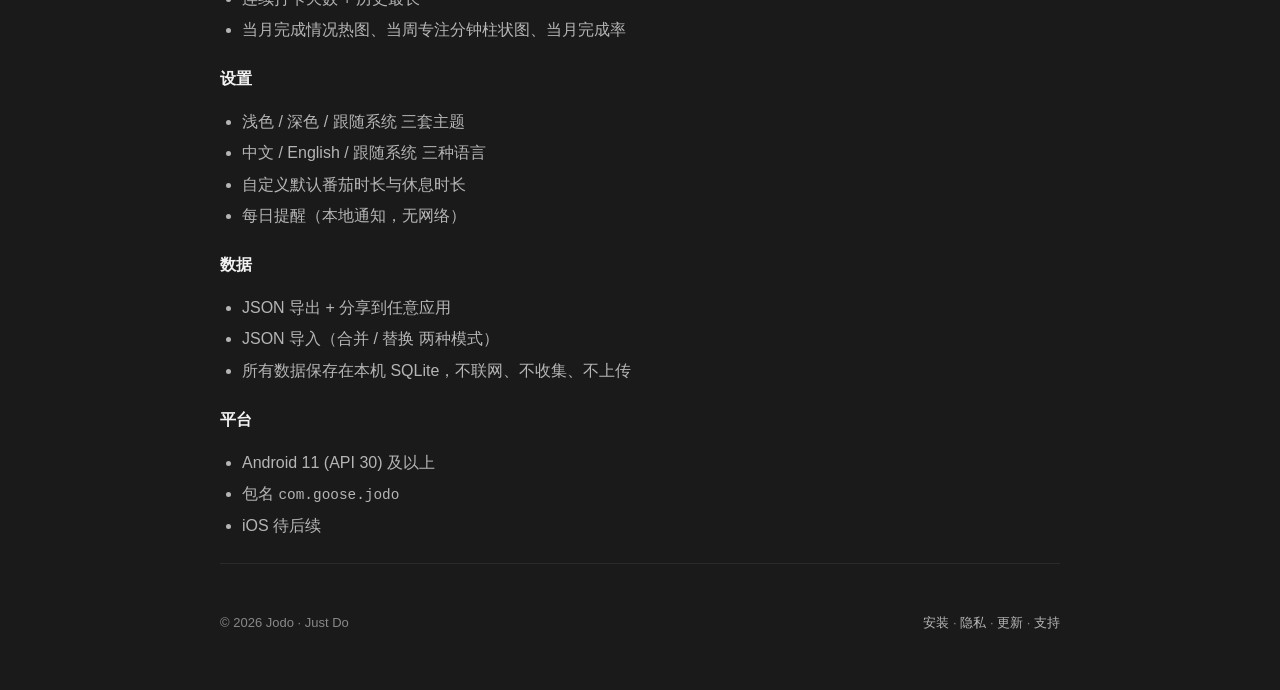
==== commit 55276013: "release: v1.0.3" ====
--- a/changelog.html
+++ b/changelog.html
@@ -33,6 +33,17 @@
       </header>
 
       <article class="prose">
+        <h2>v1.0.3 · 2026-05-17</h2>
+        <ul>
+          <li>统一任务页、专注页和我的页的按钮 / 导航容器风格，整体更圆润一致</li>
+          <li>将品牌黑调整为更柔和的浓郁黑，并同步优化浅色、深色主题层次</li>
+          <li>将「任务池」改名为「待安排」，文案更贴近日常理解</li>
+          <li>优化支持作者页：新增清晰说明、二维码一键保存到相册与显式分享入口</li>
+          <li>让全局撤销提示稳定挂在根级 ScaffoldMessenger，并收紧完成任务后的撤销数据流</li>
+        </ul>
+
+        <hr style="border: 0; border-top: 1px solid var(--border); margin: 36px 0;" />
+
         <h2>v1.0.2 · 2026-05-16</h2>
         <ul>
           <li>专注会话开始后保持屏幕常亮，避免手机在计时中自动黑屏</li>
--- a/assets/styles.css
+++ b/assets/styles.css
@@ -77,6 +77,15 @@
   text-rendering: optimizeLegibility;
 }
 
+/* iOS Safari / Android Chrome 默认会在可点元素按下时刷一层浅蓝高亮。
+   Jodo 官网是黑白极简风，统一关闭浏览器默认 tap highlight，
+   再由各组件自己的 hover / active / focus-visible 反馈接管。 */
+a,
+button,
+[role="button"] {
+  -webkit-tap-highlight-color: transparent;
+}
+
 /* ---------- FX 层（噪点 / 光标聚光 / 粒子 / 涟漪）---------- */
 
 /* 全站极淡噪点。给纯黑加"胶片颗粒感"，避免廉价感。
@@ -218,9 +227,6 @@
 .nav-links a {
   border-bottom: 0;
   color: var(--text-soft);
-  /* 移动端 Safari / Chrome 会给链接附加默认蓝色 tap highlight，
-     在黑白极简导航里会瞬间闪成一个浅蓝方块；这里只保留我们自己的文字反馈。 */
-  -webkit-tap-highlight-color: transparent;
   /* 用 underline 而不是 border-bottom 标记 active：避免选中态切换时
      1px 边框带来的纵向位移；text-underline-offset 让下划线离基线远一些。 */
   text-decoration: underline solid transparent;
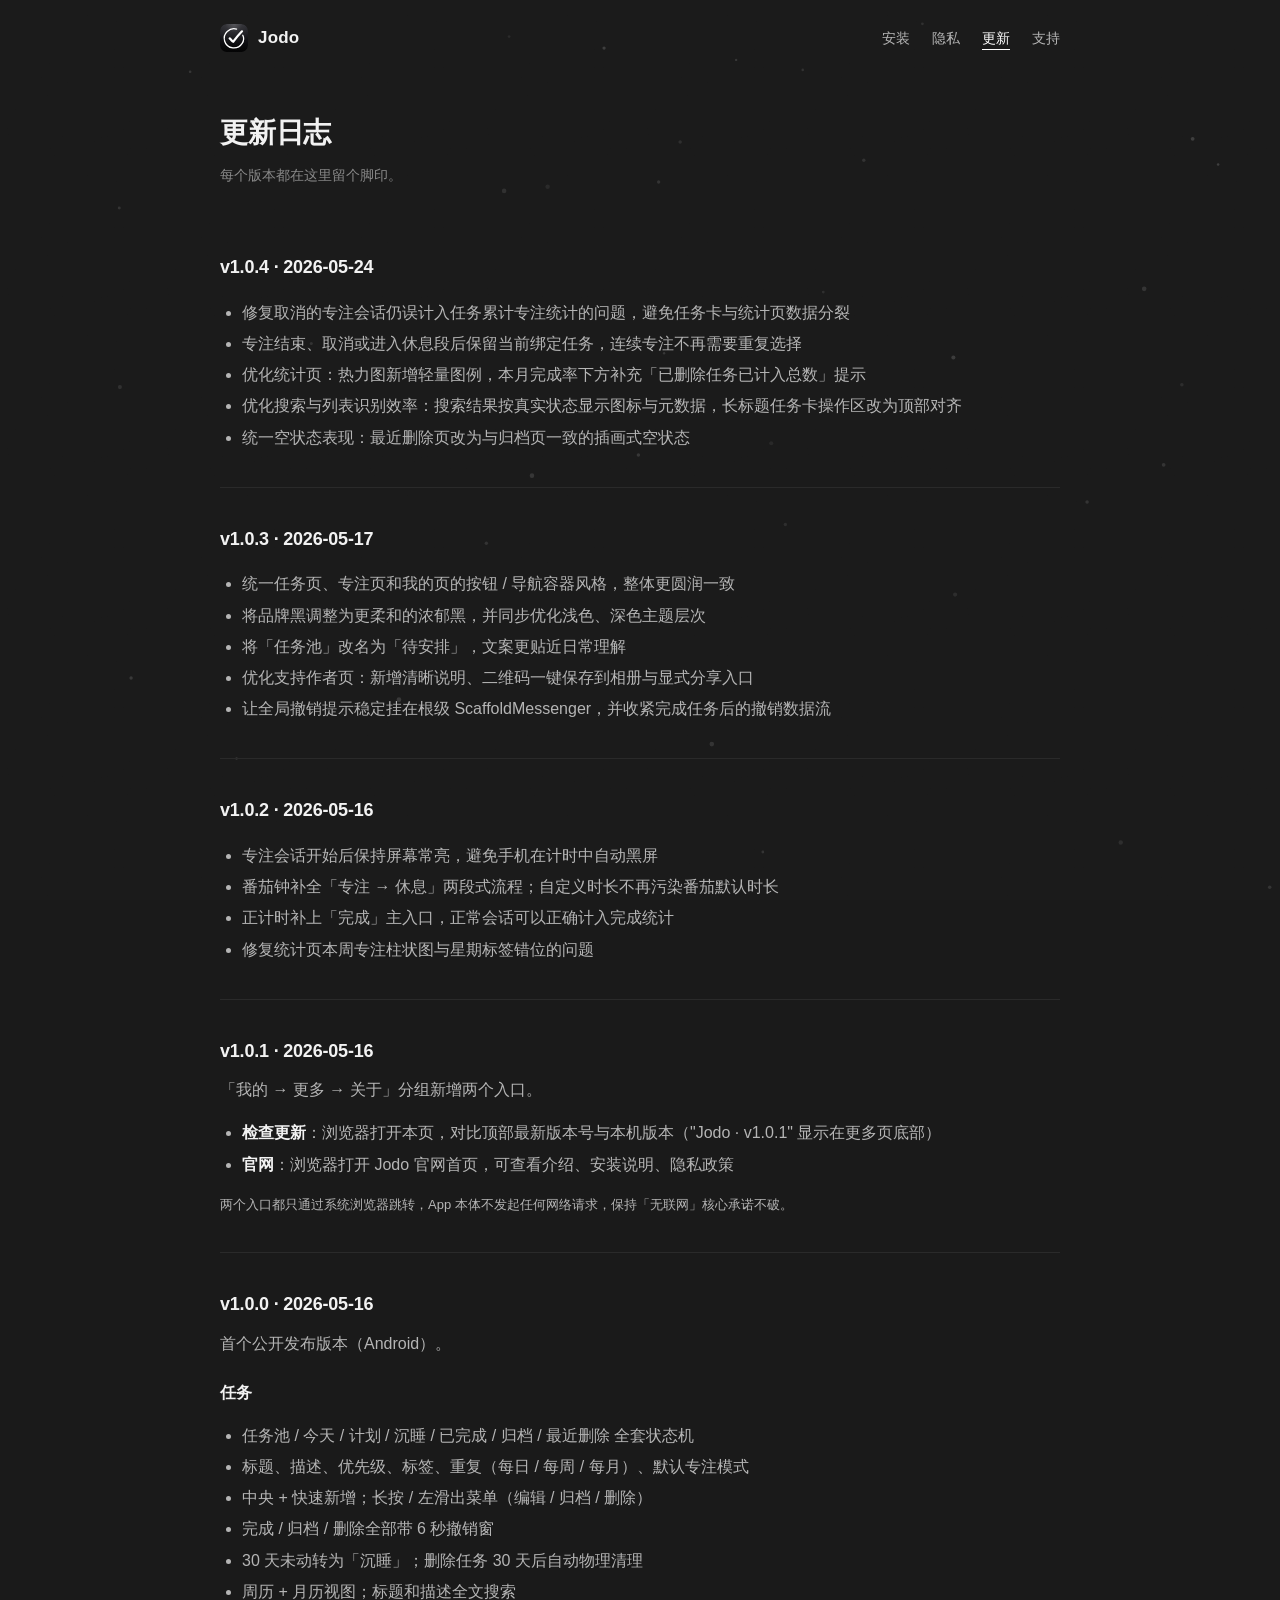
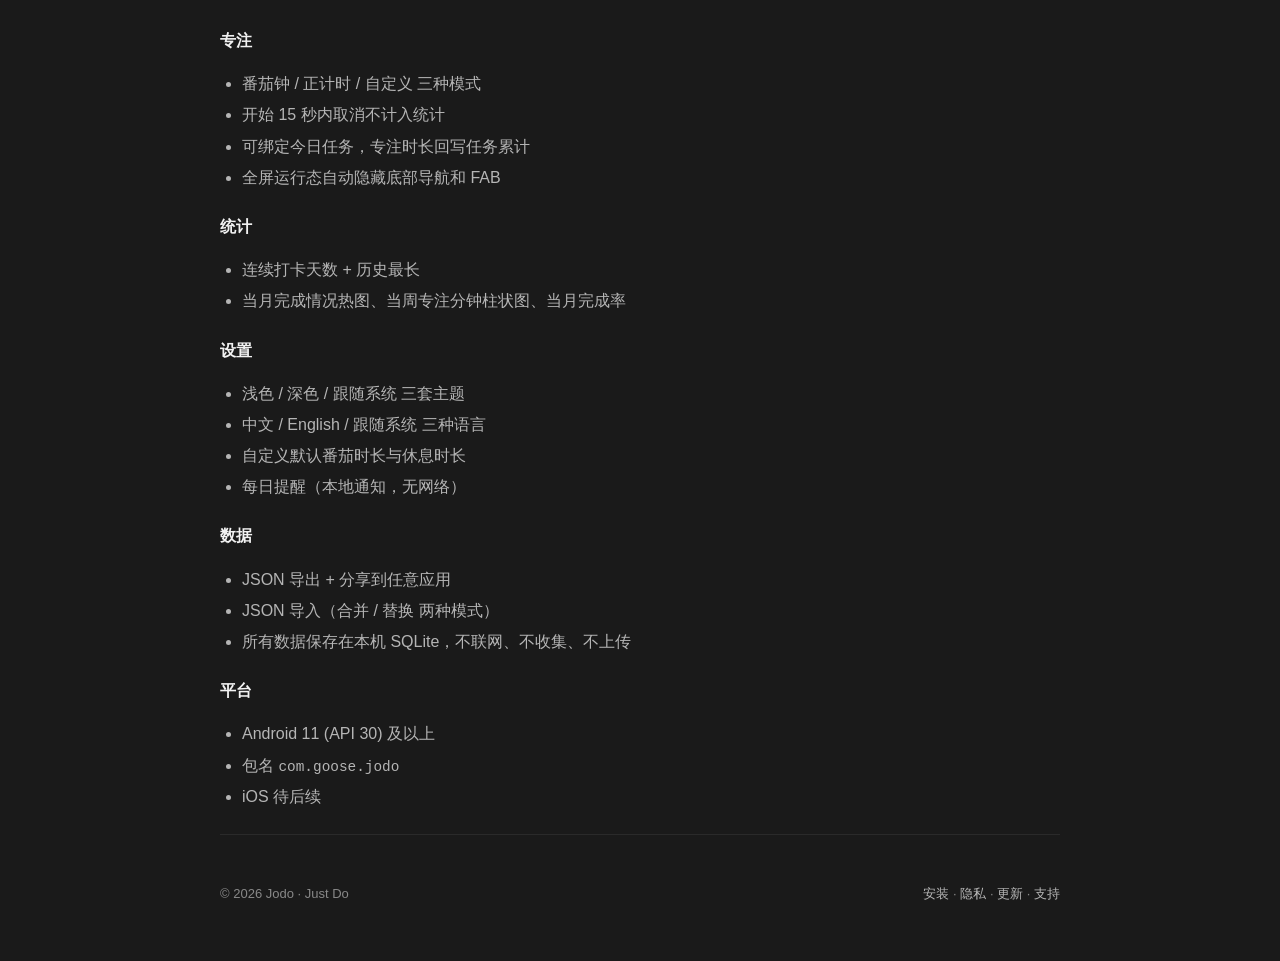
==== commit 2ee003a1: "release: v1.0.4" ====
--- a/changelog.html
+++ b/changelog.html
@@ -33,6 +33,17 @@
       </header>
 
       <article class="prose">
+        <h2>v1.0.4 · 2026-05-24</h2>
+        <ul>
+          <li>修复取消的专注会话仍误计入任务累计专注统计的问题，避免任务卡与统计页数据分裂</li>
+          <li>专注结束、取消或进入休息段后保留当前绑定任务，连续专注不再需要重复选择</li>
+          <li>优化统计页：热力图新增轻量图例，本月完成率下方补充「已删除任务已计入总数」提示</li>
+          <li>优化搜索与列表识别效率：搜索结果按真实状态显示图标与元数据，长标题任务卡操作区改为顶部对齐</li>
+          <li>统一空状态表现：最近删除页改为与归档页一致的插画式空状态</li>
+        </ul>
+
+        <hr style="border: 0; border-top: 1px solid var(--border); margin: 36px 0;" />
+
         <h2>v1.0.3 · 2026-05-17</h2>
         <ul>
           <li>统一任务页、专注页和我的页的按钮 / 导航容器风格，整体更圆润一致</li>
